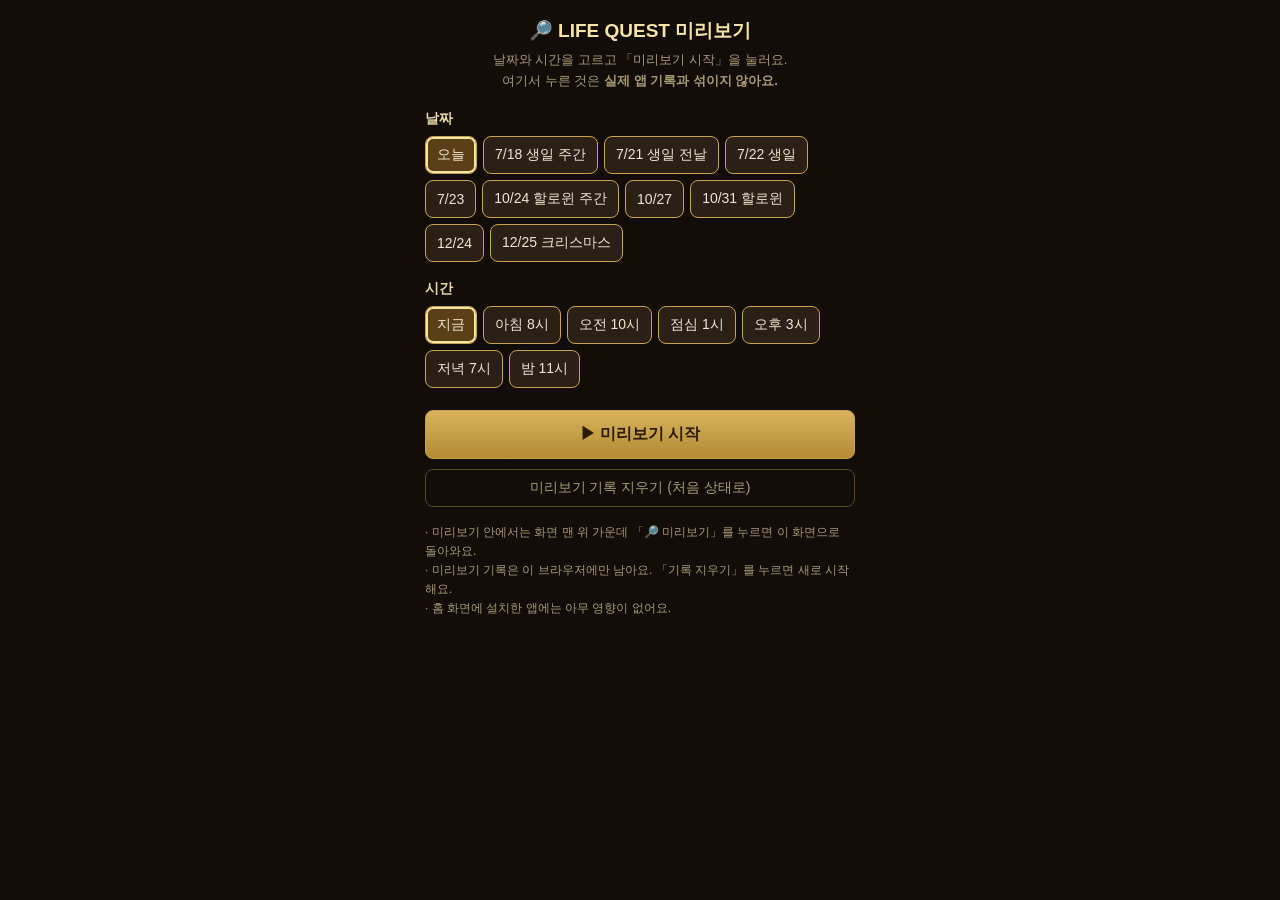
==== preview/index.html @ df43c640 "v6.1: 길게 대화하기 도트 촛불, 폰 미리보기 페이지, 버전 정리 - 길게 대화하기 화면 로웨나 양옆에 도트 촛불 (키보드가 뜨면 숨김) - preview/: 폰에서 날짜·시간" ====
<!doctype html>
<html lang="ko"><head><meta charset="utf-8">
<meta name="viewport" content="width=device-width,initial-scale=1,viewport-fit=cover">
<meta name="robots" content="noindex">
<title>LIFE QUEST 미리보기</title>
<!-- 폰에서 날짜·시간을 골라 앱을 미리 눌러 보는 페이지.
     실제 앱 파일(../index.html)을 그대로 불러와서 날짜만 가짜로 바꿔요.
     저장은 미리보기 전용 칸(lqpv_ 로 시작)에만 해서 실제 앱 기록과 섞이지 않아요. -->
<style>
:root{--bg:#120d08;--ink:#f0e6d0;--sub:#a99a76;--gold:#c9a24d;--btn:#2a2016;--on:#5a3f17}
body{margin:0;min-height:100vh;background:var(--bg);color:var(--ink);font-family:-apple-system,"Apple SD Gothic Neo",sans-serif;padding:calc(env(safe-area-inset-top,0px) + 18px) 16px calc(env(safe-area-inset-bottom,0px) + 24px);box-sizing:border-box}
.wrap{max-width:430px;margin:0 auto}
h1{font-size:19px;margin:0 0 4px;text-align:center;color:#f6e3a8}
p{font-size:13px;color:var(--sub);line-height:1.6;margin:6px 0 14px;text-align:center}
h2{font-size:14px;margin:18px 0 8px;color:#e8d7a8}
.row{display:flex;flex-wrap:wrap;gap:6px}
button{font:inherit;font-size:14px;padding:9px 11px;border-radius:8px;border:1px solid var(--gold);background:var(--btn);color:var(--ink);cursor:pointer}
button.on{background:var(--on);box-shadow:0 0 0 2px #f6e3a8 inset}
#go{width:100%;margin-top:22px;padding:13px;font-size:16px;font-weight:700;background:linear-gradient(#d9b35c,#b48a35);color:#2a1a08}
#reset{width:100%;margin-top:10px;background:transparent;color:var(--sub);border-color:#5a4a2a}
.note{font-size:12px;color:var(--sub);margin-top:16px;line-height:1.6}
</style></head><body><div class="wrap">
<h1>🔎 LIFE QUEST 미리보기</h1>
<p>날짜와 시간을 고르고 「미리보기 시작」을 눌러요.<br>여기서 누른 것은 <b>실제 앱 기록과 섞이지 않아요.</b></p>

<h2>날짜</h2>
<div class="row" id="days">
  <button data-d="">오늘</button>
  <button data-d="07-18">7/18 생일 주간</button><button data-d="07-21">7/21 생일 전날</button><button data-d="07-22">7/22 생일</button><button data-d="07-23">7/23</button>
  <button data-d="10-24">10/24 할로윈 주간</button><button data-d="10-27">10/27</button><button data-d="10-31">10/31 할로윈</button>
  <button data-d="12-24">12/24</button><button data-d="12-25">12/25 크리스마스</button>
</div>

<h2>시간</h2>
<div class="row" id="hours">
  <button data-h="">지금</button><button data-h="8">아침 8시</button><button data-h="10">오전 10시</button><button data-h="13">점심 1시</button><button data-h="15">오후 3시</button><button data-h="19">저녁 7시</button><button data-h="23">밤 11시</button>
</div>

<button id="go">▶ 미리보기 시작</button>
<button id="reset">미리보기 기록 지우기 (처음 상태로)</button>
<div class="note">· 미리보기 안에서는 화면 맨 위 가운데 「🔎 미리보기」를 누르면 이 화면으로 돌아와요.<br>· 미리보기 기록은 이 브라우저에만 남아요. 「기록 지우기」를 누르면 새로 시작해요.<br>· 홈 화면에 설치한 앱에는 아무 영향이 없어요.</div>
</div>
<script>
(function(){
  var sel={d:'',h:''};
  function pick(box,key,attr){ var bs=document.querySelectorAll('#'+box+' button'); bs.forEach(function(b){ b.onclick=function(){ bs.forEach(function(x){ x.classList.remove('on'); }); b.classList.add('on'); sel[key]=b.getAttribute(attr); }; }); bs[0].classList.add('on'); }
  pick('days','d','data-d'); pick('hours','h','data-h');
  function wipe(){ try{ for(var i=localStorage.length-1;i>=0;i--){ var k=localStorage.key(i); if(k&&k.indexOf('lqpv_')===0) localStorage.removeItem(k); } }catch(e){} }
  document.getElementById('reset').onclick=function(){ wipe(); this.textContent='✓ 지웠어요. 처음 상태로 시작해요'; };
  function kstParts(){ var k=new Date(Date.now()+9*36e5); return {y:k.getUTCFullYear(),md:('0'+(k.getUTCMonth()+1)).slice(-2)+'-'+('0'+k.getUTCDate()).slice(-2),h:k.getUTCHours(),mi:k.getUTCMinutes()}; }
  function mock(T,label){ return '<script>(function(){'
    +'var P="lqpv_",SP=Storage.prototype,g=SP.getItem,s=SP.setItem,r=SP.removeItem;'
    +'SP.getItem=function(k){return g.call(this,P+k)};SP.setItem=function(k,v){return s.call(this,P+k,v)};SP.removeItem=function(k){return r.call(this,P+k)};'
    +(T?'var R=Date,T='+T+',s0=R.now();class D extends R{constructor(...a){if(a.length)super(...a);else super(T+(R.now()-s0));}static now(){return T+(R.now()-s0);}}window.Date=D;':'')
    +'document.addEventListener("DOMContentLoaded",function(){var b=document.createElement("button");b.textContent="🔎 미리보기 · '+label+'";'
    +'b.style.cssText="position:fixed;top:calc(env(safe-area-inset-top,0px) + 2px);left:50%;transform:translateX(-50%);z-index:2147483647;font-size:11px;padding:3px 10px;border-radius:12px;border:1px solid #c9a24d;background:rgba(42,32,22,.85);color:#f6e3a8;opacity:.85";'
    +'b.onclick=function(){location.reload()};document.body.appendChild(b);});'
    +'})();<\/script>'; }
  document.getElementById('go').onclick=function(){
    var btn=this; btn.textContent='불러오는 중…';
    var now=kstParts(), md=sel.d||now.md, hh=sel.h===''?now.h:+sel.h, mi=sel.h===''?now.mi:0;
    var T=(sel.d||sel.h!=='')?Date.parse(now.y+'-'+md+'T'+('0'+hh).slice(-2)+':'+('0'+mi).slice(-2)+':00+09:00'):0;
    var label=(sel.d?md.replace('-','/').replace(/^0/,''):'오늘')+(sel.h!==''?' '+hh+'시':'');
    fetch('../index.html',{cache:'no-store'}).then(function(r){ return r.text(); }).then(function(html){
      var base=new URL('../',location.href).href;
      html=html.replace(/navigator\.serviceWorker\.register\([^)]*\)/g,'Promise.resolve()')
               .replace(/<head>/i,'<head><base href="'+base+'">'+mock(T,label));
      document.open(); document.write(html); document.close();
    }).catch(function(){ btn.textContent='불러오지 못했어요. 다시 눌러 주세요'; });
  };
})();
</script>
</body></html>
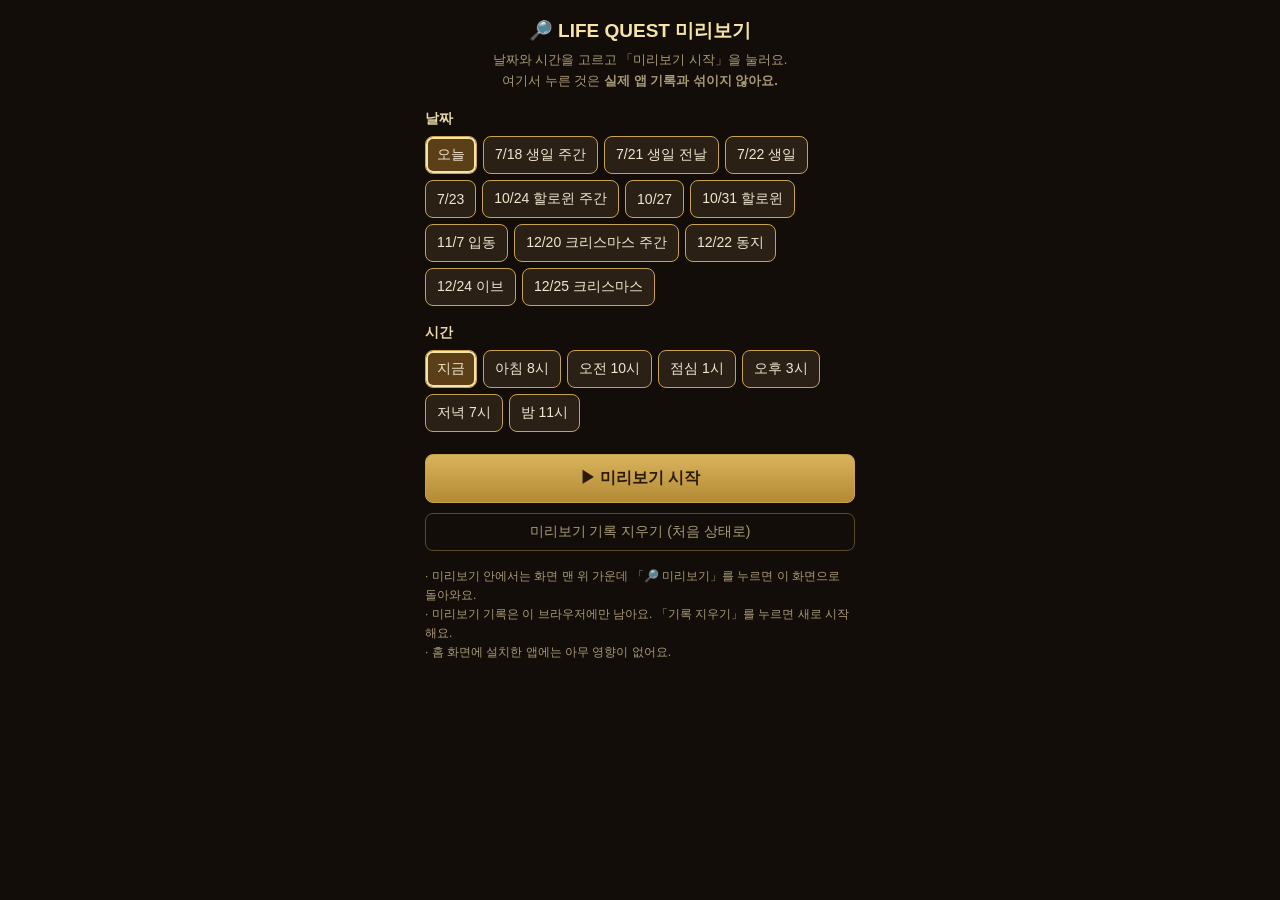
==== commit e730fdc5: "겨울 준비: 24절기 한마디, 크리스마스, 겨울밤 이야기, 겨울 도트 (업데이트 묶음 작업 중) - seasons.js: 24절기 날 로웨나와 친구 한마디(해마다 1번), 크리스마" ====
--- a/preview/index.html
+++ b/preview/index.html
@@ -28,7 +28,7 @@
   <button data-d="">오늘</button>
   <button data-d="07-18">7/18 생일 주간</button><button data-d="07-21">7/21 생일 전날</button><button data-d="07-22">7/22 생일</button><button data-d="07-23">7/23</button>
   <button data-d="10-24">10/24 할로윈 주간</button><button data-d="10-27">10/27</button><button data-d="10-31">10/31 할로윈</button>
-  <button data-d="12-24">12/24</button><button data-d="12-25">12/25 크리스마스</button>
+  <button data-d="11-07">11/7 입동</button><button data-d="12-20">12/20 크리스마스 주간</button><button data-d="12-22">12/22 동지</button><button data-d="12-24">12/24 이브</button><button data-d="12-25">12/25 크리스마스</button>
 </div>
 
 <h2>시간</h2>
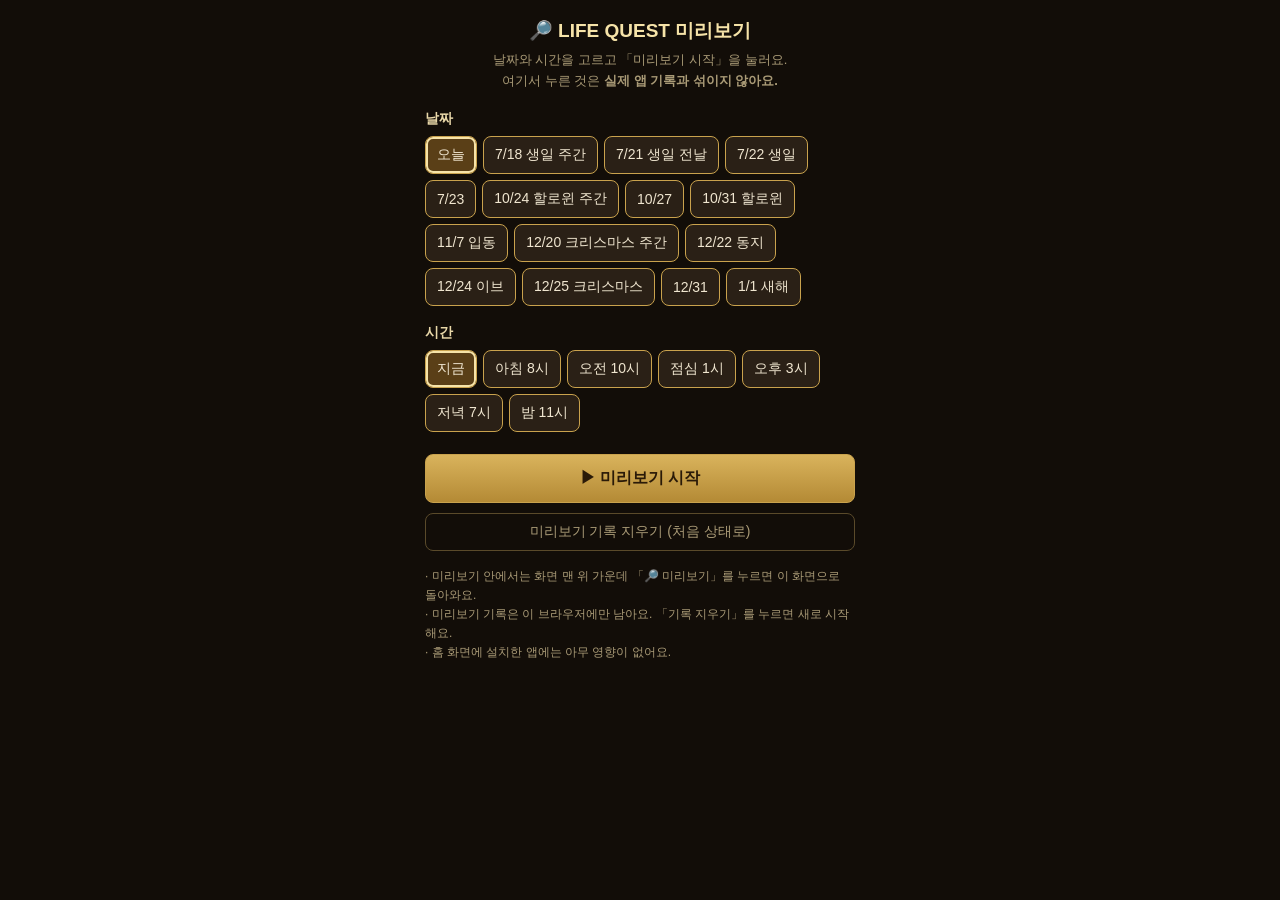
==== commit 2829a734: "새해·설날, ✨☕⭐ 도트 표시 수정 (업데이트 묶음 작업 중) - 새해: 12/29~1/1 불꽃놀이 배너, 12/31 한 해 마무리 카드(1/1에 적은 소원 다시 꺼내 줌, 열두 " ====
--- a/preview/index.html
+++ b/preview/index.html
@@ -28,7 +28,7 @@
   <button data-d="">오늘</button>
   <button data-d="07-18">7/18 생일 주간</button><button data-d="07-21">7/21 생일 전날</button><button data-d="07-22">7/22 생일</button><button data-d="07-23">7/23</button>
   <button data-d="10-24">10/24 할로윈 주간</button><button data-d="10-27">10/27</button><button data-d="10-31">10/31 할로윈</button>
-  <button data-d="11-07">11/7 입동</button><button data-d="12-20">12/20 크리스마스 주간</button><button data-d="12-22">12/22 동지</button><button data-d="12-24">12/24 이브</button><button data-d="12-25">12/25 크리스마스</button>
+  <button data-d="11-07">11/7 입동</button><button data-d="12-20">12/20 크리스마스 주간</button><button data-d="12-22">12/22 동지</button><button data-d="12-24">12/24 이브</button><button data-d="12-25">12/25 크리스마스</button><button data-d="12-31">12/31</button><button data-d="01-01">1/1 새해</button>
 </div>
 
 <h2>시간</h2>
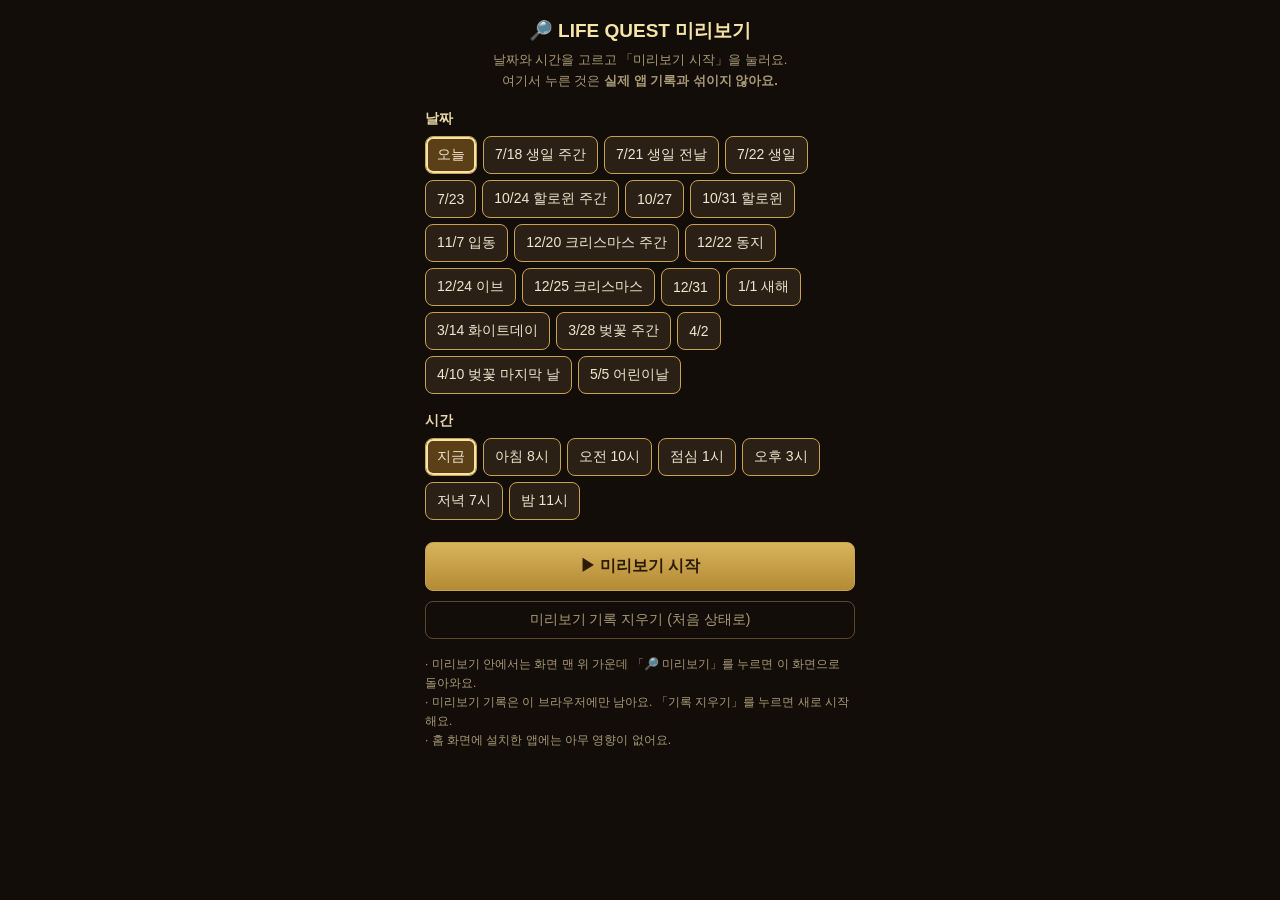
==== commit a6cb8e61: "봄 준비 묶음: 벚꽃 주간·화이트데이·어린이날, 봄 이야기 2편, 봄 도트·대사 (업데이트 묶음 작업 중) Co-Authored-By: Claude Opus 5.5 <noreply" ====
--- a/preview/index.html
+++ b/preview/index.html
@@ -29,6 +29,7 @@
   <button data-d="07-18">7/18 생일 주간</button><button data-d="07-21">7/21 생일 전날</button><button data-d="07-22">7/22 생일</button><button data-d="07-23">7/23</button>
   <button data-d="10-24">10/24 할로윈 주간</button><button data-d="10-27">10/27</button><button data-d="10-31">10/31 할로윈</button>
   <button data-d="11-07">11/7 입동</button><button data-d="12-20">12/20 크리스마스 주간</button><button data-d="12-22">12/22 동지</button><button data-d="12-24">12/24 이브</button><button data-d="12-25">12/25 크리스마스</button><button data-d="12-31">12/31</button><button data-d="01-01">1/1 새해</button>
+  <button data-d="03-14">3/14 화이트데이</button><button data-d="03-28">3/28 벚꽃 주간</button><button data-d="04-02">4/2</button><button data-d="04-10">4/10 벚꽃 마지막 날</button><button data-d="05-05">5/5 어린이날</button>
 </div>
 
 <h2>시간</h2>
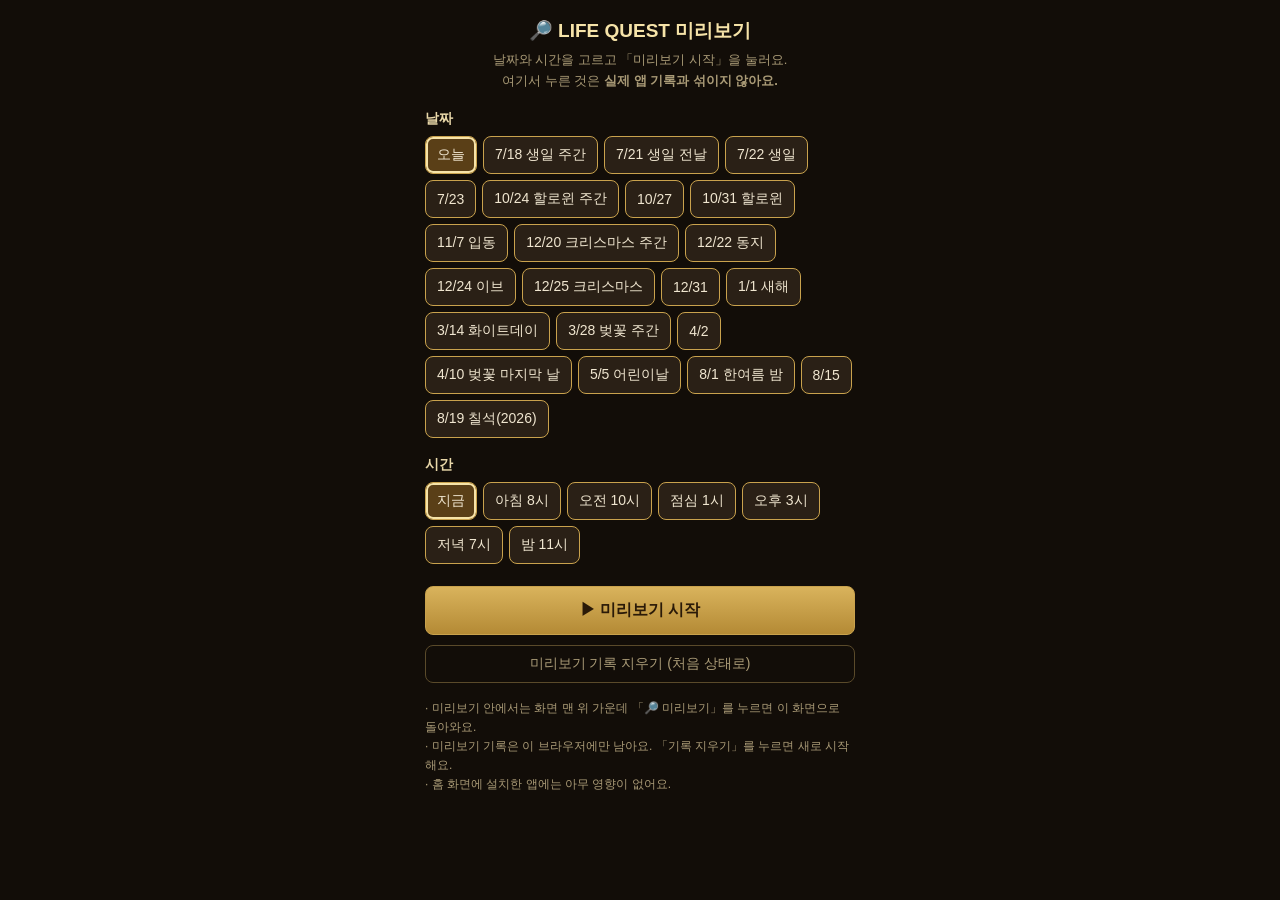
==== commit 6ef0f58b: "여름 준비 묶음: 한여름 밤 주간·반딧불 모으기, 칠석, 견우와 직녀·인어공주, 여름 대사 (업데이트 묶음 작업 중) Co-Authored-By: Claude Opus 5.5 <n" ====
--- a/preview/index.html
+++ b/preview/index.html
@@ -29,7 +29,7 @@
   <button data-d="07-18">7/18 생일 주간</button><button data-d="07-21">7/21 생일 전날</button><button data-d="07-22">7/22 생일</button><button data-d="07-23">7/23</button>
   <button data-d="10-24">10/24 할로윈 주간</button><button data-d="10-27">10/27</button><button data-d="10-31">10/31 할로윈</button>
   <button data-d="11-07">11/7 입동</button><button data-d="12-20">12/20 크리스마스 주간</button><button data-d="12-22">12/22 동지</button><button data-d="12-24">12/24 이브</button><button data-d="12-25">12/25 크리스마스</button><button data-d="12-31">12/31</button><button data-d="01-01">1/1 새해</button>
-  <button data-d="03-14">3/14 화이트데이</button><button data-d="03-28">3/28 벚꽃 주간</button><button data-d="04-02">4/2</button><button data-d="04-10">4/10 벚꽃 마지막 날</button><button data-d="05-05">5/5 어린이날</button>
+  <button data-d="03-14">3/14 화이트데이</button><button data-d="03-28">3/28 벚꽃 주간</button><button data-d="04-02">4/2</button><button data-d="04-10">4/10 벚꽃 마지막 날</button><button data-d="05-05">5/5 어린이날</button><button data-d="08-01">8/1 한여름 밤</button><button data-d="08-15">8/15</button><button data-d="08-19">8/19 칠석(2026)</button>
 </div>
 
 <h2>시간</h2>
